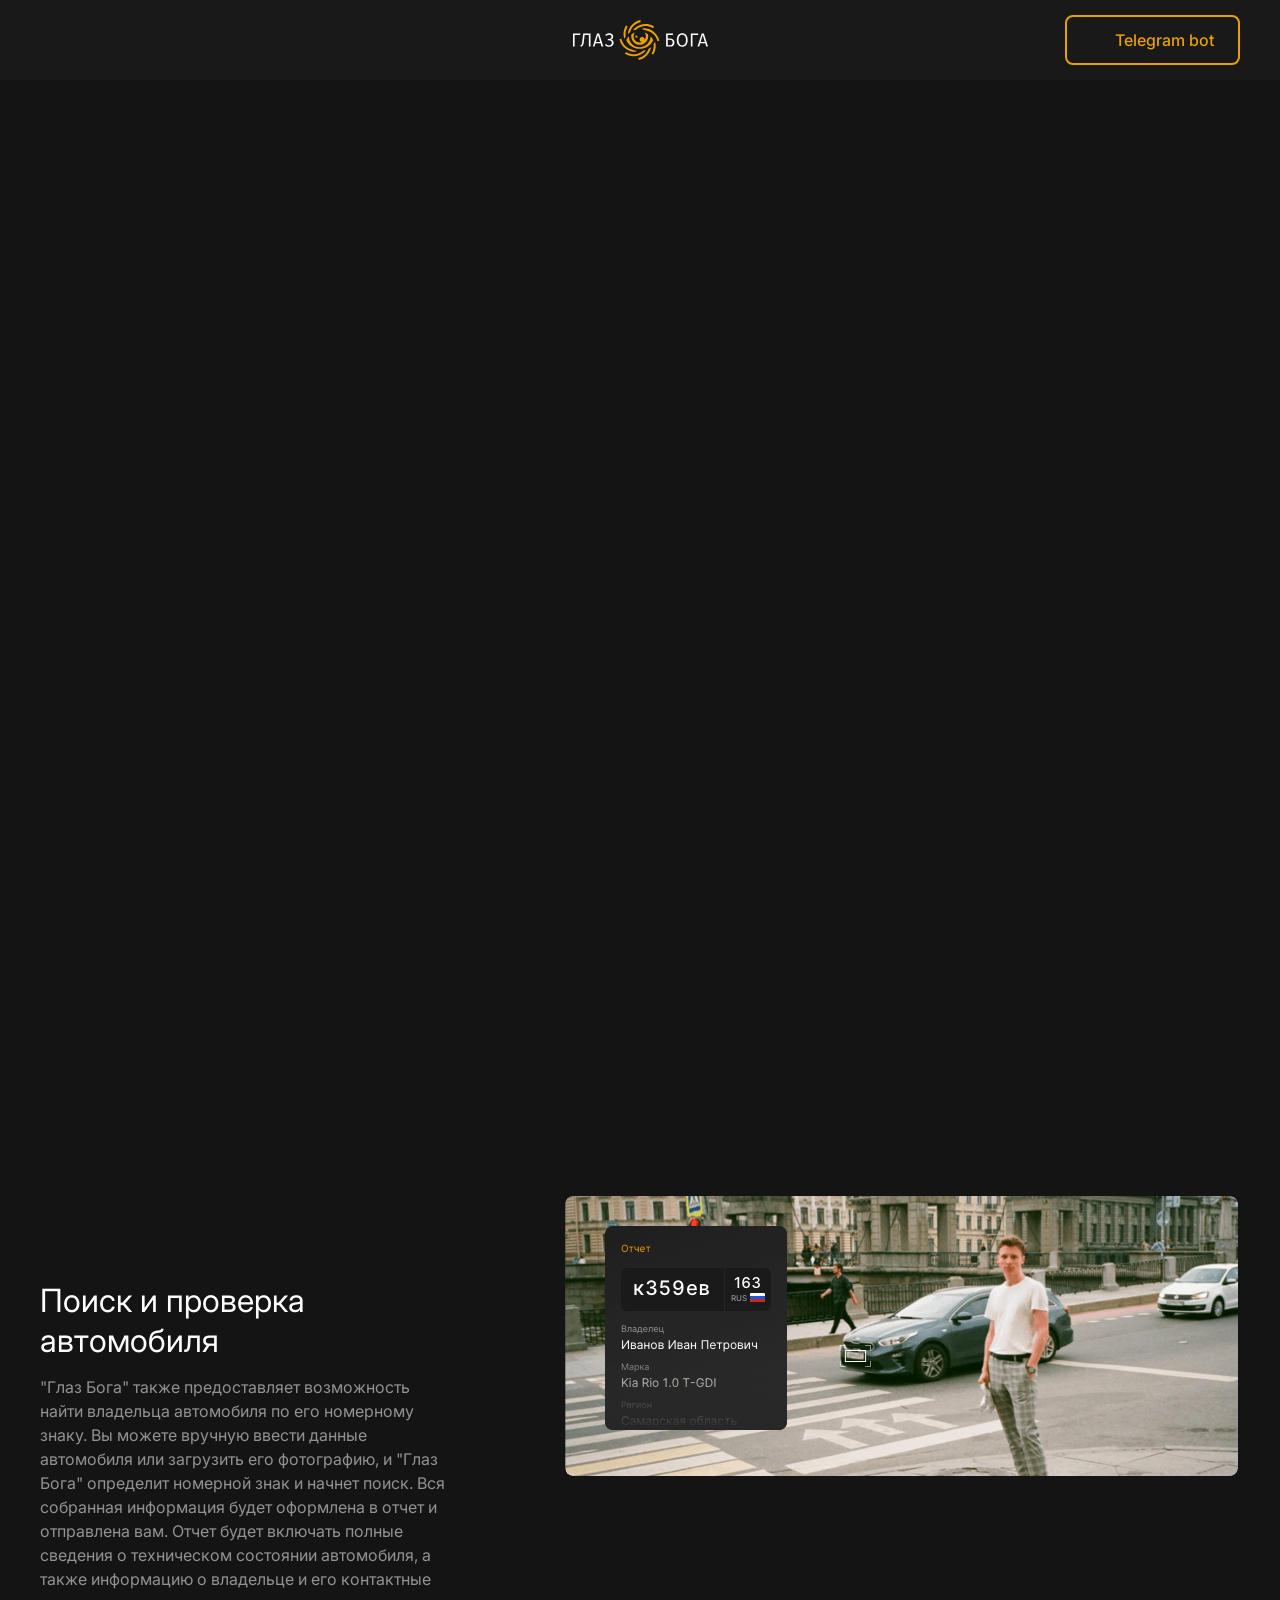
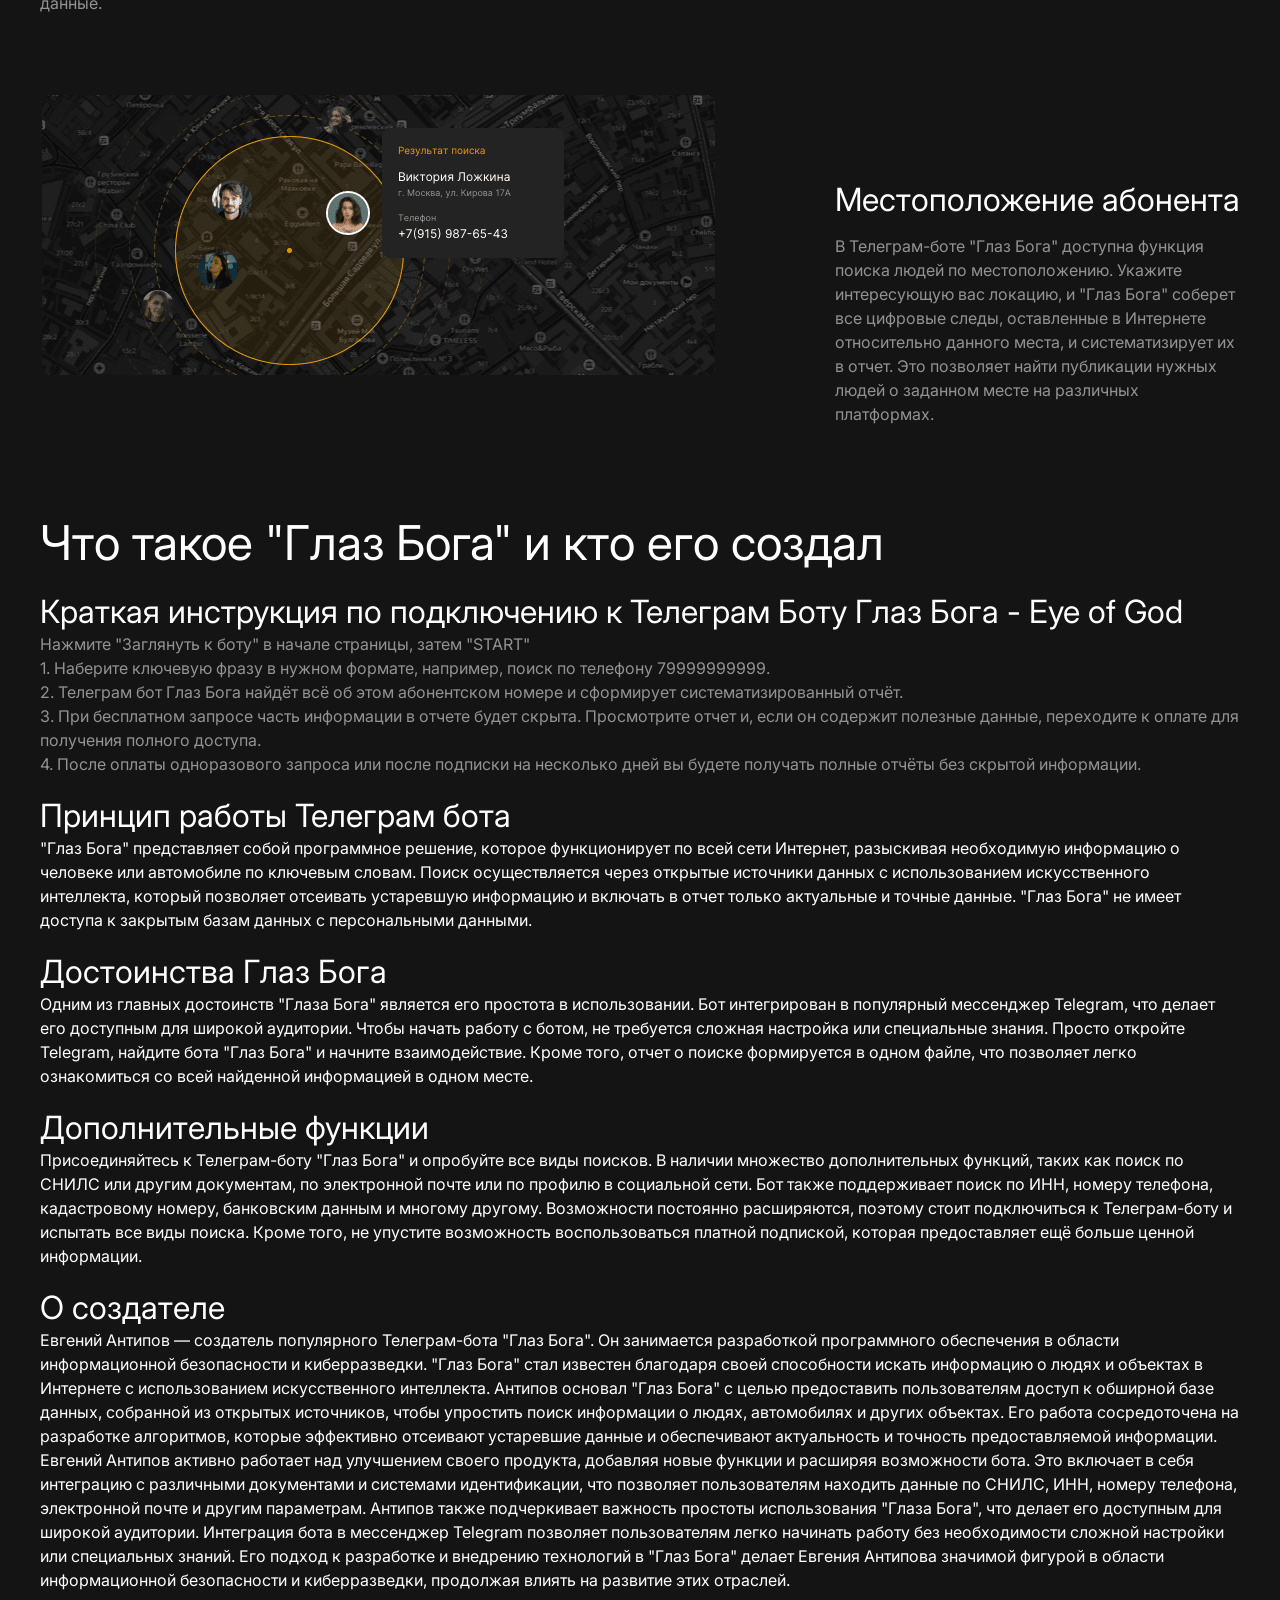
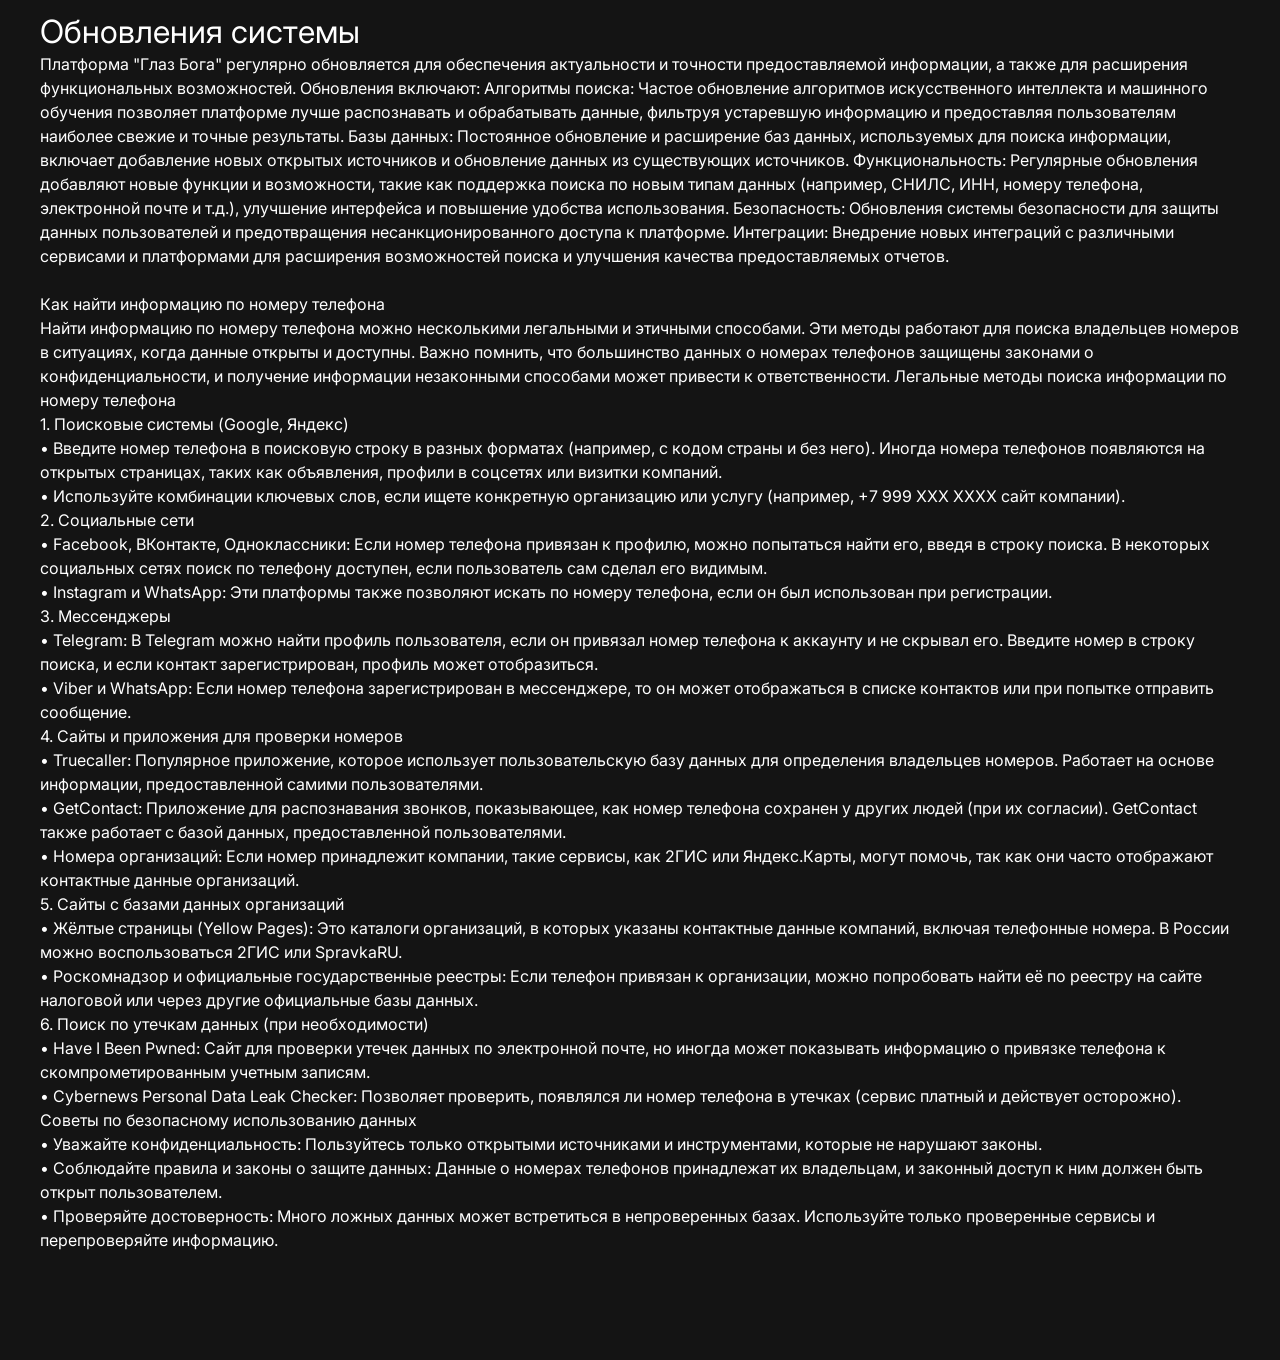
==== index.html @ c0869ac1 "Update index.html" ====
<!DOCTYPE html><html lang="ru-RU"><head>
    <meta charset="UTF-8">
    <meta name="viewport" content="width=device-width, initial-scale=1.0">
    <link rel="profile" href="https://gmpg.org/xfn/11">
    <meta name="robots" content="index, follow, max-image-preview:large, max-snippet:-1, max-video-preview:-1">

    
<meta name="yandex-verification" content="6b5c35c7c7b55316" />

<meta name="google-site-verification" content="KhcJ_tANSC5RZ5ep4TbF74ps-c5KlmYM4mE3bWVhUJc" />

<!-- Google Tag Manager -->
<script>(function(w,d,s,l,i){w[l]=w[l]||[];w[l].push({'gtm.start':
new Date().getTime(),event:'gtm.js'});var f=d.getElementsByTagName(s)[0],
j=d.createElement(s),dl=l!='dataLayer'?'&l='+l:'';j.async=true;j.src=
'https://www.googletagmanager.com/gtm.js?id='+i+dl;f.parentNode.insertBefore(j,f);
})(window,document,'script','dataLayer','GTM-KPHC79HH');</script>
<!-- End Google Tag Manager -->

<!-- Google Tag Manager (noscript) -->
<noscript><iframe src="https://www.googletagmanager.com/ns.html?id=GTM-KPHC79HH"
height="0" width="0" style="display:none;visibility:hidden"></iframe></noscript>
<!-- End Google Tag Manager (noscript) -->

<link rel="icon" href=" https://glazbogabots.github.io/telegram/favicon.ico" type="image/x-icon">


    <title>Глаз Бога телеграм бесплатно</title>
    <meta name="description" content="Глаз Бога телеграм бот бесплатно для поиска человека по номеру телефона, по фамилии имени и отчеству. Найти по номеру авто.">
    <meta name="keywords" content="Глаз Бога, телеграм, глаз бога телеграм, telegram, бот, пробив, данные, eye of god, OSINT, онлайн безопасность, пробить номер, поиск человека, поиск по номеру, поиск по фото, Глаз БОГА Telegram, бот, пробив, данные, eye of god, OSINT, онлайн безопасность, пробить номер, поиск человека, поиск по номеру, поиск по фото, поиск по телефону, безопасность, информационная безопасность, Глаз Бога, бот, телеграм бот, telegram bot, бот Глаз Бога, поиск информации, найти человека по фото, по ФИО, пробить номер телефона, поиск по номеру авто, тг бот глаз бога, тг бот, глаз бога официальный сайт, глаза бога, найти по геолокации, найти по кадастровому номеру, поиск по vin, найти социальные сети, чей номер, кто звонил?, поиск по email, информация по адресу, поиск по ИНН">
<style id="wp-emoji-styles-inline-css">
        img.wp-smiley, img.emoji {
            display: inline !important;
            border: none !important;
            box-shadow: none !important;
            height: 1em !important;
            width: 1em !important;
            margin: 0 0.07em !important;
            vertical-align: -0.1em !important;
            background: none !important;
            padding: 0 !important;
        }
    </style><link rel="stylesheet" id="twentytwenty-style-css" href="css/style.css" media="all"><link href="favicon.ico" rel="shortcut icon" type="image/x-icon"><script src="https://yegod.tech/wp-includes/js/wp-emoji-release.min.js?ver=6.4.1" defer=""></script></head>


    

    
    

    



<body class="home page-template page-template-default page-template-default-php page page-id-2 wp-embed-responsive singular enable-search-modal missing-post-thumbnail has-no-pagination not-showing-comments show-avatars default footer-top-visible">
    <div id="app">
        <header>
            <div class="container">
                <div class="header content">
                    <div class="header-logo">
                        <a href="https://glazbogabots.github.io/telegram/" title="Глаз бога">
                            <img src="images/logo.svg" alt="Eye of God">
                        </a>
                    </div>
                    <div class="button button--empty">
                        <a href="https://t.me/r4dfg8ferih4dsf0_bot" target="_blank" title="Телеграм бот">
                            <svg>
                                <use href="images/telegram.svg#telegram"></use>
                            </svg>
                            <span>Telegram bot</span>
                        </a>
                    </div>
                </div>
            </div>
        </header>

        <main>
            <section id="index">
                <div class="container">
                    <div class="index content object-wrapper">
                        <div class="index__main object">
                            <div class="index__title">
                                <h1><span>Глаз Бога</span> – телеграм бот для пробива, поиска информации</h1>
                            </div>
                            <ul class="index-lead">
                                <li class="index-lead__item">
                                    <p>Найти по номеру телефона</p>
                                </li>
								<li class="index-lead__item">
                                    <p>Найти по номеру авто</p>
                                </li>
                                <li class="index-lead__item">
                                    <p>Найти по фамилии имени и отчеству</p>
                                </li>
                                <li class="index-lead__item">
                                    <p>Найти человека по геолокации</p>
                                </li>
                            </ul>
                            <div class="index__button">
                                <div class="button">
                                    <a href="https://t.me/r4dfg8ferih4dsf0_bot" target="_blank" title="Открыть бот">Попробовать</a>
                                </div>
                            </div>
                        </div>
                        <div class="index__video">
                            <video playsinline="" autoplay="" muted="" loop="">
                                <source src="media/main.mp4" type="video/mp4">
                            </video>
                        </div>
                    </div>
                </div>
            </section>
            
         <section id="block_1">
          <div class="container">
            <div class="block block--reverse content object-wrapper">
              <div class="block__main object">
                <div class="block__title">
                  <h2>Поиск по фото</h2>
                </div>
                <div class="block__text">
                  <p>Телеграм-бот "Глаз Бога" предлагает простой способ поиска информации о человеке с помощью фотографии. Искусственный интеллект, встроенный в платформу, распознает личность на изображении и начинает поиск всех доступных данных в Интернете. Достаточно загрузить фото в бот, и он сразу же начнет работу. "Глаз Бога" отлично выполняет эту задачу, удивляя скоростью и точностью создания отчета по фотографии. </p>
                </div>
              </div>
              <div class="block__video object">
                <video playsinline="" autoplay="" muted="" loop="">
                  <source src="media/block_1.mp4" type="video/mp4">
                </video>
              </div>
            </div>
          </div>
        </section>
        <section id="block_2">
          <div class="container">
            <div class="block content object-wrapper">
              <div class="block__main object">
                <div class="block__title">
                  <h2>Поиск и проверка автомобиля</h2>
                </div>
                <div class="block__text">
                  <p>"Глаз Бога" также предоставляет возможность найти владельца автомобиля по его номерному знаку. Вы можете вручную ввести данные автомобиля или загрузить его фотографию, и "Глаз Бога" определит номерной знак и начнет поиск. Вся собранная информация будет оформлена в отчет и отправлена вам. Отчет будет включать полные сведения о техническом состоянии автомобиля, а также информацию о владельце и его контактные данные.</p>
                </div>
              </div>
              <div class="block__image object"><img src="images/block_2.png" srcset="images/block_2%402x.png 2x, images/block_2%403x.png 3x" loading="lazy" alt="illustration"></div>
            </div>
          </div>
        </section>
        <section id="block_3">
          <div class="container">
            <div class="block block--reverse content object-wrapper">
              <div class="block__main object">
                <div class="block__title">
                  <h2>Местоположение абонента</h2>
                </div>
                <div class="block__text">
                  <p>В Телеграм-боте "Глаз Бога" доступна функция поиска людей по местоположению. Укажите интересующую вас локацию, и "Глаз Бога" соберет все цифровые следы, оставленные в Интернете относительно данного места, и систематизирует их в отчет. Это позволяет найти публикации нужных людей о заданном месте на различных платформах.</p>
                </div>
              </div>
              <div class="block__image object"><img src="images/block_3.png" srcset="images/block_3%402x.png 2x, images/block_3%403x.png 3x" loading="lazy" alt="illustration"></div>
            </div>
          </div>
        </section>
        <section>
          <div class="container" style="grid-gap: unset;
    grid-template-columns: none;">
 <h1>Что такое "Глаз Бога" и кто его создал</h1>
    
    <section>
        <h2>Краткая инструкция по подключению к Телеграм Боту Глаз Бога - Eye of God</h2>
        <p>
            Нажмите "Заглянуть к боту" в начале страницы, затем "START"<br>

1. Наберите ключевую фразу в нужном формате, например, поиск по телефону 79999999999.<br>

2. Телеграм бот Глаз Бога найдёт всё об этом абонентском номере и сформирует систематизированный отчёт.<br>

3. При бесплатном запросе часть информации в отчете будет скрыта. Просмотрите отчет и, если он содержит полезные данные, переходите к оплате для получения полного доступа.<br>

4. После оплаты одноразового запроса или после подписки на несколько дней вы будете получать полные отчёты без скрытой информации.<br>
			</p>
    </section>
    <section>
        <h2>Принцип работы Телеграм бота</h2>
        "Глаз Бога" представляет собой программное решение, которое функционирует по всей сети Интернет, разыскивая необходимую информацию о человеке или автомобиле по ключевым словам. Поиск осуществляется через открытые источники данных с использованием искусственного интеллекта, который позволяет отсеивать устаревшую информацию и включать в отчет только актуальные и точные данные. "Глаз Бога" не имеет доступа к закрытым базам данных с персональными данными.
    </section>
    <section>
        <h2>Достоинства Глаз Бога</h2>
Одним из главных достоинств "Глаза Бога" является его простота в использовании. Бот интегрирован в популярный мессенджер Telegram, что делает его доступным для широкой аудитории. Чтобы начать работу с ботом, не требуется сложная настройка или специальные знания. Просто откройте Telegram, найдите бота "Глаз Бога" и начните взаимодействие. Кроме того, отчет о поиске формируется в одном файле, что позволяет легко ознакомиться со всей найденной информацией в одном месте.
    </section>
    <section>
        <h2>Дополнительные функции</h2>
Присоединяйтесь к Телеграм-боту "Глаз Бога" и опробуйте все виды поисков. В наличии множество дополнительных функций, таких как поиск по СНИЛС или другим документам, по электронной почте или по профилю в социальной сети. Бот также поддерживает поиск по ИНН, номеру телефона, кадастровому номеру, банковским данным и многому другому. Возможности постоянно расширяются, поэтому стоит подключиться к Телеграм-боту и испытать все виды поиска. Кроме того, не упустите возможность воспользоваться платной подпиской, которая предоставляет ещё больше ценной информации.
    </section>
	    <section>
        <h2>О создателе</h2>
Евгений Антипов — создатель популярного Телеграм-бота "Глаз Бога". Он занимается разработкой программного обеспечения в области информационной безопасности и киберразведки. "Глаз Бога" стал известен благодаря своей способности искать информацию о людях и объектах в Интернете с использованием искусственного интеллекта. Антипов основал "Глаз Бога" с целью предоставить пользователям доступ к обширной базе данных, собранной из открытых источников, чтобы упростить поиск информации о людях, автомобилях и других объектах. Его работа сосредоточена на разработке алгоритмов, которые эффективно отсеивают устаревшие данные и обеспечивают актуальность и точность предоставляемой информации. Евгений Антипов активно работает над улучшением своего продукта, добавляя новые функции и расширяя возможности бота. Это включает в себя интеграцию с различными документами и системами идентификации, что позволяет пользователям находить данные по СНИЛС, ИНН, номеру телефона, электронной почте и другим параметрам. Антипов также подчеркивает важность простоты использования "Глаза Бога", что делает его доступным для широкой аудитории. Интеграция бота в мессенджер Telegram позволяет пользователям легко начинать работу без необходимости сложной настройки или специальных знаний. Его подход к разработке и внедрению технологий в "Глаз Бога" делает Евгения Антипова значимой фигурой в области информационной безопасности и киберразведки, продолжая влиять на развитие этих отраслей. </section>
    <section>
        <h2>Обновления системы</h2>

           Платформа "Глаз Бога" регулярно обновляется для обеспечения актуальности и точности предоставляемой информации, а также для расширения функциональных возможностей. Обновления включают: Алгоритмы поиска: Частое обновление алгоритмов искусственного интеллекта и машинного обучения позволяет платформе лучше распознавать и обрабатывать данные, фильтруя устаревшую информацию и предоставляя пользователям наиболее свежие и точные результаты. Базы данных: Постоянное обновление и расширение баз данных, используемых для поиска информации, включает добавление новых открытых источников и обновление данных из существующих источников. Функциональность: Регулярные обновления добавляют новые функции и возможности, такие как поддержка поиска по новым типам данных (например, СНИЛС, ИНН, номеру телефона, электронной почте и т.д.), улучшение интерфейса и повышение удобства использования. Безопасность: Обновления системы безопасности для защиты данных пользователей и предотвращения несанкционированного доступа к платформе. Интеграции: Внедрение новых интеграций с различными сервисами и платформами для расширения возможностей поиска и улучшения качества предоставляемых отчетов. </p>
	    <br>
          Как найти информацию по номеру телефона<br>
Найти информацию по номеру телефона можно несколькими легальными и этичными способами. Эти методы работают для поиска владельцев номеров в ситуациях, когда данные открыты и доступны. Важно помнить, что большинство данных о номерах телефонов защищены законами о конфиденциальности, и получение информации незаконными способами может привести к ответственности.
Легальные методы поиска информации по номеру телефона<br>
1. Поисковые системы (Google, Яндекс)<br>
•	Введите номер телефона в поисковую строку в разных форматах (например, с кодом страны и без него). Иногда номера телефонов появляются на открытых страницах, таких как объявления, профили в соцсетях или визитки компаний.<br>
•	Используйте комбинации ключевых слов, если ищете конкретную организацию или услугу (например, +7 999 XXX XXXX сайт компании).<br>
2. Социальные сети<br>
•	Facebook, ВКонтакте, Одноклассники: Если номер телефона привязан к профилю, можно попытаться найти его, введя в строку поиска. В некоторых социальных сетях поиск по телефону доступен, если пользователь сам сделал его видимым.<br>
•	Instagram и WhatsApp: Эти платформы также позволяют искать по номеру телефона, если он был использован при регистрации.<br>
3. Мессенджеры<br>
•	Telegram: В Telegram можно найти профиль пользователя, если он привязал номер телефона к аккаунту и не скрывал его. Введите номер в строку поиска, и если контакт зарегистрирован, профиль может отобразиться.<br>
•	Viber и WhatsApp: Если номер телефона зарегистрирован в мессенджере, то он может отображаться в списке контактов или при попытке отправить сообщение.<br>
4. Сайты и приложения для проверки номеров<br>
•	Truecaller: Популярное приложение, которое использует пользовательскую базу данных для определения владельцев номеров. Работает на основе информации, предоставленной самими пользователями.<br>
•	GetContact: Приложение для распознавания звонков, показывающее, как номер телефона сохранен у других людей (при их согласии). GetContact также работает с базой данных, предоставленной пользователями.<br>
•	Номера организаций: Если номер принадлежит компании, такие сервисы, как 2ГИС или Яндекс.Карты, могут помочь, так как они часто отображают контактные данные организаций.<br>
5. Сайты с базами данных организаций<br>
•	Жёлтые страницы (Yellow Pages): Это каталоги организаций, в которых указаны контактные данные компаний, включая телефонные номера. В России можно воспользоваться 2ГИС или SpravkaRU.<br>
•	Роскомнадзор и официальные государственные реестры: Если телефон привязан к организации, можно попробовать найти её по реестру на сайте налоговой или через другие официальные базы данных.<br>
6. Поиск по утечкам данных (при необходимости)<br>
•	Have I Been Pwned: Сайт для проверки утечек данных по электронной почте, но иногда может показывать информацию о привязке телефона к скомпрометированным учетным записям.<br>
•	Cybernews Personal Data Leak Checker: Позволяет проверить, появлялся ли номер телефона в утечках (сервис платный и действует осторожно).<br>
Советы по безопасному использованию данных<br>
•	Уважайте конфиденциальность: Пользуйтесь только открытыми источниками и инструментами, которые не нарушают законы.<br>
•	Соблюдайте правила и законы о защите данных: Данные о номерах телефонов принадлежат их владельцам, и законный доступ к ним должен быть открыт пользователем.<br>
•	Проверяйте достоверность: Много ложных данных может встретиться в непроверенных базах. Используйте только проверенные сервисы и перепроверяйте информацию.<br>

		  </section></div>
        </section>
        </main>

        <footer>
          
<!-- Yandex.Metrika counter -->
<script type="text/javascript" >
   (function(m,e,t,r,i,k,a){m[i]=m[i]||function(){(m[i].a=m[i].a||[]).push(arguments)};
   m[i].l=1*new Date();
   for (var j = 0; j < document.scripts.length; j++) {if (document.scripts[j].src === r) { return; }}
   k=e.createElement(t),a=e.getElementsByTagName(t)[0],k.async=1,k.src=r,a.parentNode.insertBefore(k,a)})
   (window, document, "script", "https://mc.yandex.ru/metrika/tag.js", "ym");

   ym(98874648, "init", {
        clickmap:true,
        trackLinks:true,
        accurateTrackBounce:true
   });
</script>
<noscript><div><img src="https://mc.yandex.ru/watch/98874648" style="position:absolute; left:-9999px;" alt="" /></div></noscript>
<!-- /Yandex.Metrika counter -->

            <div class="container">
                <div class="footer content"></div>
            </div>
           
        </footer>
    </div>

    <script src="js/main.js" id="main-sh-js-js"></script>
    <script>
       <script src="js/main.js" id="main-sh-js-js"></script>
    <script>
    /(trident|msie)/i.test(navigator.userAgent)&&document.getElementById&&window.addEventListener&&window.addEventListener("hashchange",function(){var t,e=location.hash.substring(1);/^[A-z0-9_-]+$/.test(e)&&(t=document.getElementById(e))&&(/^(?:a|select|input|button|textarea)$/i.test(t.tagName)||(t.tabIndex=-1),t.focus())},!1);
    </script>
    

</body></html>
---- css/style.css ----
/*
Theme Name: eye
*/
@import url(https://fonts.googleapis.com/css2?family=Inter:wght@400;500;600&display=swap);


*,:after,:before
{
	-webkit-box-sizing:border-box;box-sizing:border-box;margin:0;padding:0
}html
{
	height:100%;overflow-x:hidden;width:100vw
}
body
{-webkit-text-size-adjust:100%;-webkit-tap-highlight-color:transparent;-webkit-font-smoothing:antialiased;-moz-font-smoothing:antialiased;min-height:100vh;overflow:hidden;scroll-behavior:smooth;text-align:left;text-rendering:optimizeLegibility;width:100%}footer,form,header,main,section{position:relative;width:100%}article,aside,img,nav,section{display:block}img{height:auto;max-width:100%}svg{fill:currentColor}ol,ul{list-style:none}blockquote,q{quotes:none}blockquote:after,blockquote:before,q:after,q:before{content:""}a{-webkit-text-decoration-skip:ink;text-decoration:none;text-decoration-skip-ink:auto}a:active,a:focus{outline:none}hr{border:none;height:1px}button,fieldset,input,select,textarea{-webkit-appearance:none;-moz-appearance:none;appearance:none;border:none;font:inherit}button:active,button:focus,fieldset:active,fieldset:focus,input:active,input:focus,select:active,select:focus,textarea:active,textarea:focus{outline:none}button{cursor:pointer}html{font-size:16px}body{background:#141414;color:#fff;font-family:Inter,sans-serif;font-size:1rem;font-weight:400;line-height:1.5}.link-page body{background:#fff}#app{margin:0 auto;max-width:1920px;position:relative;width:100%}h1,
h2
{
	font:normal 20px/30px Inter,sans-serif;
	margin-top: 20px;    /* Верхний отступ */

}h3
{
	font:500 15px/20px Inter,sans-serif;
	margin-top: 20px;    /* Верхний отступ */
	}p{color:#929292;font:normal 16px/24px Inter,sans-serif}b{font-weight:600}a{-webkit-transition:all .3s ease-out;transition:all .3s ease-out}a,a:active,a:focus{color:#eba000}a svg{-webkit-transition:fill,stroke .3s ease-out;transition:fill,stroke .3s ease-out}hr{background:#fff}.container{grid-gap:1.75rem 1.5rem;background:transparent;display:grid;grid-template-columns:repeat(6,1fr);grid-template-rows:auto;margin:0 auto;padding:1.75rem 1.5rem;width:100%}.container .content,.container .content-center{grid-column:1/7}.button a{-webkit-box-pack:center;-ms-flex-pack:center;-webkit-box-align:center;-ms-flex-align:center;align-items:center;background:#eba000;border:2px solid #eba000;border-radius:.5rem;color:#141414;display:-webkit-inline-box;display:-ms-inline-flexbox;display:inline-flex;font:500 18px/1 Inter,sans-serif;height:58px;justify-content:center;padding:0 2rem;text-align:center;white-space:nowrap}.button--empty{bottom:24px;display:-webkit-box;display:-ms-flexbox;display:flex;left:24px;position:fixed;right:24px;z-index:4000}.button--empty a{background:rgba(25,25,25,.8);color:#eba000;font-size:16px;height:50px;padding:0 1.5rem;width:100%}.button--empty a svg{fill:#eba000;-webkit-box-flex:0;-ms-flex:none;flex:none;height:14px;margin-right:.5rem;width:16px}.button--blue a{background:#3e7fca;border-color:#3e7fca;color:#fff;font-size:16px;height:63px;width:100%}.button--blue a svg{fill:#fff;-webkit-box-flex:0;-ms-flex:none;flex:none;height:14px;margin-right:.625rem;width:16px}.button--link a{background:transparent;border-color:transparent;color:#575d66;font-size:16px;height:auto;width:100%}header{background:#191919;-webkit-transition:all .6s ease-in-out;transition:all .6s ease-in-out;z-index:3000}header .container{height:5rem;padding:1.25rem 1.5rem}header .container .header{-webkit-box-align:center;-ms-flex-align:center;-webkit-box-pack:center;-ms-flex-pack:center;align-items:center;justify-content:center}header .container .header,header .container .header-logo a{display:-webkit-box;display:-ms-flexbox;display:flex}header .container .header-logo a img{-webkit-box-flex:0;-ms-flex:none;flex:none;height:40px;width:135px}main{z-index:2000}footer{z-index:1000}footer .container{height:5rem;padding:0 1.5rem}.object{opacity:0;-webkit-transform:translateY(15px);transform:translateY(15px)}.object-animation{opacity:1;-webkit-transform:translateY(0);transform:translateY(0)}#index .container .index{-webkit-box-orient:vertical;-webkit-box-direction:normal;display:-webkit-box;display:-ms-flexbox;display:flex;-ms-flex-direction:column;flex-direction:column}#index .container .index__main{margin-bottom:2.5rem}#index .container .index__title{margin:.5rem 0 .8125rem}#index .container .index__title h1{text-align:center}#index .container .index__title h1 span{color:#eba000}#index .container .index-lead__item p{text-align:center}#index .container .index__button{-webkit-box-pack:center;-ms-flex-pack:center;display:-webkit-box;display:-ms-flexbox;display:flex;justify-content:center;margin-top:2.125rem}#index .container .index__video{display:-webkit-box;display:-ms-flexbox;display:flex;margin:0 -1.25rem 0 -1.5rem}#index .container .index__video video{-webkit-box-flex:0;-ms-flex:none;flex:none;width:100%}#block_1 .container,#block_2 .container,#block_3 .container{padding:1.375rem 1.5rem}#block_1 .container .block,#block_2 .container .block,#block_3 .container .block{-webkit-box-orient:vertical;-webkit-box-direction:reverse;display:-webkit-box;display:-ms-flexbox;display:flex;-ms-flex-direction:column-reverse;flex-direction:column-reverse}#block_1 .container .block__title,#block_2 .container .block__title,#block_3 .container .block__title{margin-bottom:.875rem}#block_1 .container .block__text p,#block_1 .container .block__title h2,#block_2 .container .block__text p,#block_2 .container .block__title h2,#block_3 .container .block__text p,#block_3 .container .block__title h2{text-align:center}#block_1 .container .block__video,#block_2 .container .block__video,#block_3 .container .block__video{display:-webkit-box;display:-ms-flexbox;display:flex;margin:0 -1.25rem 1.25rem}#block_1 .container .block__video video,#block_2 .container .block__video video,#block_3 .container .block__video video{-webkit-box-flex:0;-ms-flex-item-align:start;align-self:flex-start;border-radius:8px;-ms-flex:none;flex:none;width:100%}#block_1 .container .block__image,#block_2 .container .block__image,#block_3 .container .block__image{display:-webkit-box;display:-ms-flexbox;display:flex;margin:0 -1.25rem 1.25rem}#block_1 .container .block__image img,#block_2 .container .block__image img,#block_3 .container .block__image img{-webkit-box-flex:0;border-radius:8px;-ms-flex:none;flex:none;width:100%}#link .container{min-height:100vh;padding:2.25rem 1.5rem}#link .container .link__block{background:#fff}#link .container .link__title{margin-bottom:1.5rem}#link .container .link__title h3{color:#2d3440;text-align:center}#link .container .link-info{border:1px solid #e3e9ef;border-radius:16px;margin-bottom:1.125rem;padding:.75rem 1.375rem .75rem .75rem}#link .container .link-info,#link .container .link-info__logo{-webkit-box-align:center;-ms-flex-align:center;align-items:center;display:-webkit-box;display:-ms-flexbox;display:flex}#link .container .link-info__logo{-webkit-box-pack:center;-ms-flex-pack:center;-webkit-box-flex:0;background:#f6f6f8;border-radius:8px;-ms-flex:none;flex:none;height:65px;justify-content:center;margin-right:1rem;padding:.375rem;width:65px}#link .container .link-info__logo svg{height:43px;width:43px}#link .container .link-info__name{color:#2d3440;font-size:14px;font-weight:600}#link .container .link-info__desc{color:#575d66;font-size:12px;line-height:16px}#link .container .link-lead__item{display:-webkit-box;display:-ms-flexbox;display:flex}#link .container .link-lead__item:not(:last-child){margin-bottom:.625rem}#link .container .link-lead__icon{-webkit-box-pack:center;-ms-flex-pack:center;display:-webkit-box;display:-ms-flexbox;display:flex;justify-content:center;margin:.25rem .625rem 0 0;width:18px}#link .container .link-lead__icon img{-webkit-box-flex:0;-ms-flex:none;flex:none}#link .container .link-lead__icon img.phone{height:18px;width:13px}#link .container .link-lead__icon img.user{height:16px;width:13px}#link .container .link-lead__icon img.truck{height:14px;width:18px}#link .container .link-lead__icon img.globe{height:18px;width:18px}#link .container .link-lead__text p{color:#575d66;font-size:12px}#link .container .link__button{-webkit-box-orient:vertical;-webkit-box-direction:normal;display:-webkit-box;display:-ms-flexbox;display:flex;-ms-flex-direction:column;flex-direction:column;margin-top:1.125rem}#link .container .link__button .button:not(:first-child){margin-top:1.0625rem}#error .container .error__image{-webkit-box-pack:center;-ms-flex-pack:center;display:-webkit-box;display:-ms-flexbox;display:flex;justify-content:center;margin:0 -1.25rem}#error .container .error__image img{-webkit-box-flex:0;-ms-flex:none;flex:none;max-width:373px;width:100%}#error .container .error__main{margin-top:1.75rem}#error .container .error__title{margin-bottom:.875rem}#error .container .error__title h1{text-align:center}#error .container .error__title h1 span{color:#eba000}#error .container .error__text p{text-align:center}#error .container .error__text p a{text-decoration:underline}@media (prefers-reduced-motion:reduce){*{-webkit-animation-duration:.01ms!important;animation-duration:.01ms!important;-webkit-animation-iteration-count:1!important;animation-iteration-count:1!important;scroll-behavior:auto!important;-webkit-transition-duration:.01ms!important;transition-duration:.01ms!important}}@media screen and (min-width:768px){.container{grid-gap:1.75rem;grid-template-columns:repeat(9,1fr);position:relative;width:768px}.container .content,.container .content-center{grid-column:1/10}.link-page body{background:#f0f2f6}.button--empty{bottom:auto;left:auto;right:40px;top:15px}.button--empty a{width:auto}header{position:fixed;top:0}header.hidden{-webkit-transform:translateY(-100%);transform:translateY(-100%)}#index .container .index{-webkit-box-orient:horizontal;-webkit-box-direction:normal;-webkit-box-pack:justify;-ms-flex-pack:justify;-ms-flex-direction:row;flex-direction:row;justify-content:space-between;margin-bottom:2.1875rem}#index .container .index__main{margin:0 1.75rem 0 0;width:calc(44.44444% + .02778rem)}#index .container .index__title{margin:4.6875rem 0 1.25rem}#index .container .index__title h1{text-align:left}#index .container .index-lead__item{margin-left:1.125rem;position:relative}#index .container .index-lead__item:before{background:#eba000;border-radius:50%;content:"";display:block;height:5px;left:-1.125rem;position:absolute;top:.5625rem;width:5px}#index .container .index-lead__item:not(:last-child){margin-bottom:.375rem}#index .container .index-lead__item p{text-align:left}#index .container .index__button{-webkit-box-pack:start;-ms-flex-pack:start;justify-content:flex-start;margin-top:2.8125rem}#index .container .index__video{margin:3.875rem 0 0;width:calc(55.55556% - .77778rem)}#index .container .index__video video{margin-left:-1.75rem;width:calc(100% + 1.75rem)}#index{margin-top:5rem}#block_1 .container .block,#block_2 .container .block,#block_3 .container .block{-webkit-box-orient:horizontal;-webkit-box-direction:normal;-webkit-box-align:center;-ms-flex-align:center;align-items:center;-ms-flex-direction:row;flex-direction:row}#block_1 .container .block--reverse,#block_2 .container .block--reverse,#block_3 .container .block--reverse{-webkit-box-orient:horizontal;-webkit-box-direction:reverse;-ms-flex-direction:row-reverse;flex-direction:row-reverse}#block_1 .container .block--reverse .block__main,#block_2 .container .block--reverse .block__main,#block_3 .container .block--reverse .block__main{margin:0 0 0 1.75rem}#block_1 .container .block__main,#block_2 .container .block__main,#block_3 .container .block__main{margin-right:1.75rem;width:calc(33.33333% - .16667rem)}#block_1 .container .block__text p,#block_1 .container .block__title h2,#block_2 .container .block__text p,#block_2 .container .block__title h2,#block_3 .container .block__text p,#block_3 .container .block__title h2{text-align:left}#block_1 .container .block__image,#block_1 .container .block__video,#block_2 .container .block__image,#block_2 .container .block__video,#block_3 .container .block__image,#block_3 .container .block__video{margin:0;width:calc(66.66667% - .58333rem)}#link .container{padding:6.25rem 1.5rem}#link .container .link{-webkit-box-pack:center;-ms-flex-pack:center;justify-content:center}#link .container .link,#link .container .link__block{-webkit-box-align:center;-ms-flex-align:center;align-items:center;display:-webkit-box;display:-ms-flexbox;display:flex}#link .container .link__block{-webkit-box-orient:vertical;-webkit-box-direction:normal;-ms-flex-item-align:start;align-self:flex-start;border-radius:16px;-ms-flex-direction:column;flex-direction:column;padding:3rem 2.5rem 3.5rem;width:540px}#link .container .link-info{margin-bottom:1.375rem;padding:.75rem 6.375rem .75rem .75rem}#link .container .link-info__logo{border-radius:10px;height:91px;margin-right:1.5rem;padding:1rem;width:91px}#link .container .link-info__logo svg{height:59px;width:59px}#link .container .link-info__name{font-size:16px;line-height:32px}#link .container .link-info__desc{font-size:14px;line-height:18px}#link .container .link-lead__item:not(:last-child){margin-bottom:.625rem}#link .container .link-lead__icon{margin:.25rem 1.125rem 0 0}#link .container .link-lead__text p{font-size:14px}#link .container .link__button{margin-top:1.75rem;width:100%}#error .container .error__image{margin:4.25rem 0 0}#error .container .error__image img{height:289px;max-width:100%;width:373px}#error .container .error__main{-webkit-box-orient:vertical;-webkit-box-direction:normal;-webkit-box-align:center;-ms-flex-align:center;align-items:center;display:-webkit-box;display:-ms-flexbox;display:flex;-ms-flex-direction:column;flex-direction:column;margin-top:2.5rem}#error .container .error__title{margin-bottom:1.125rem}#error .container .error__text{width:520px}#error{margin-top:5rem}}@media screen and (min-width:992px){.container{width:992px}#index .container .index__title{margin:6.6875rem 0 1.25rem}}@media screen and (min-width:1248px){.container{grid-gap:1.75rem 2.25rem;grid-template-columns:repeat(12,1fr);width:1248px}.container .content{grid-column:1/13}.container .content-center{grid-column:3/11}::-webkit-scrollbar{height:10px;width:10px}::-webkit-scrollbar-track{-webkit-box-shadow:inset 0 0 1px hsla(0,0%,100%,.66);box-shadow:inset 0 0 1px hsla(0,0%,100%,.66)}::-webkit-scrollbar-thumb{background:#eba000;outline:1px solid #2d3440}::-webkit-scrollbar-corner{background:#eba000}::-webkit-resizer{background:#2d3440}body{scrollbar-color:#eba000 #2d3440;scrollbar-width:thin}.link-page ::-webkit-scrollbar-thumb{background:#3e7fca;outline:1px solid #f6f6f8}.link-page ::-webkit-scrollbar-corner{background:#3e7fca}.link-page ::-webkit-resizer{background:#f6f6f8}.link-page body{scrollbar-color:#3e7fca #f6f6f8}h1{font-size:48px;line-height:58px}h2{font-size:32px;line-height:40px}h3{font-size:28px;line-height:34px}a:active,a:hover{color:#ffbc2e}.button a:hover{background:#ffbc2e;border-color:#ffbc2e;color:#141414}.button--empty a:hover{background:rgba(25,25,25,.8);color:#ffbc2e}.button--empty a:hover svg{fill:#ffbc2e}.button--blue a:hover{background:#1762f9;border-color:#1762f9;color:#fff}.button--link a:hover{background:transparent;border-color:transparent;color:#575d66}#index .container .index{margin-bottom:4.1875rem}#index .container .index__main,#index .container .index__video{width:auto}#index .container .index__video video{width:589px}#block_1 .container,#block_2 .container,#block_3 .container{padding:2.5rem 1.5rem}#block_1 .container .block,#block_2 .container .block,#block_3 .container .block{-webkit-box-align:start;-ms-flex-align:start;align-items:flex-start}#block_1 .container .block--reverse .block__main,#block_2 .container .block--reverse .block__main,#block_3 .container .block--reverse .block__main{margin:0 0 0 7.5rem}#block_1 .container .block__main,#block_2 .container .block__main,#block_3 .container .block__main{margin-right:7.5rem;width:405px}#block_1 .container .block__title,#block_2 .container .block__title,#block_3 .container .block__title{margin:5.3125rem 0 .875rem}#block_1 .container .block__video,#block_2 .container .block__video,#block_3 .container .block__video{width:auto}#block_1 .container .block__video video,#block_2 .container .block__video video,#block_3 .container .block__video video{height:280px;width:673px}#block_1 .container .block__image,#block_2 .container .block__image,#block_3 .container .block__image{width:auto}#block_1 .container .block__image img,#block_2 .container .block__image img,#block_3 .container .block__image img{height:280px;width:673px}#error .container .error__text p a:hover{text-decoration:none}}@media screen and (min-width:1440px){.container{padding:1.75rem 7.5rem;width:1440px}header .container{padding:1.25rem 7.5rem}footer .container{padding:0 7.5rem}#block_1 .container,#block_2 .container,#block_3 .container{padding:2.5rem 7.5rem}#link .container{padding:6.25rem 7.5rem}}@media (prefers-reduced-motion:no-preference){.object{-webkit-transition:opacity 1.2s ease-in-out,-webkit-transform 1.2s ease-in-out;transition:opacity 1.2s ease-in-out,-webkit-transform 1.2s ease-in-out;transition:opacity 1.2s ease-in-out,transform 1.2s ease-in-out;transition:opacity 1.2s ease-in-out,transform 1.2s ease-in-out,-webkit-transform 1.2s ease-in-out}}
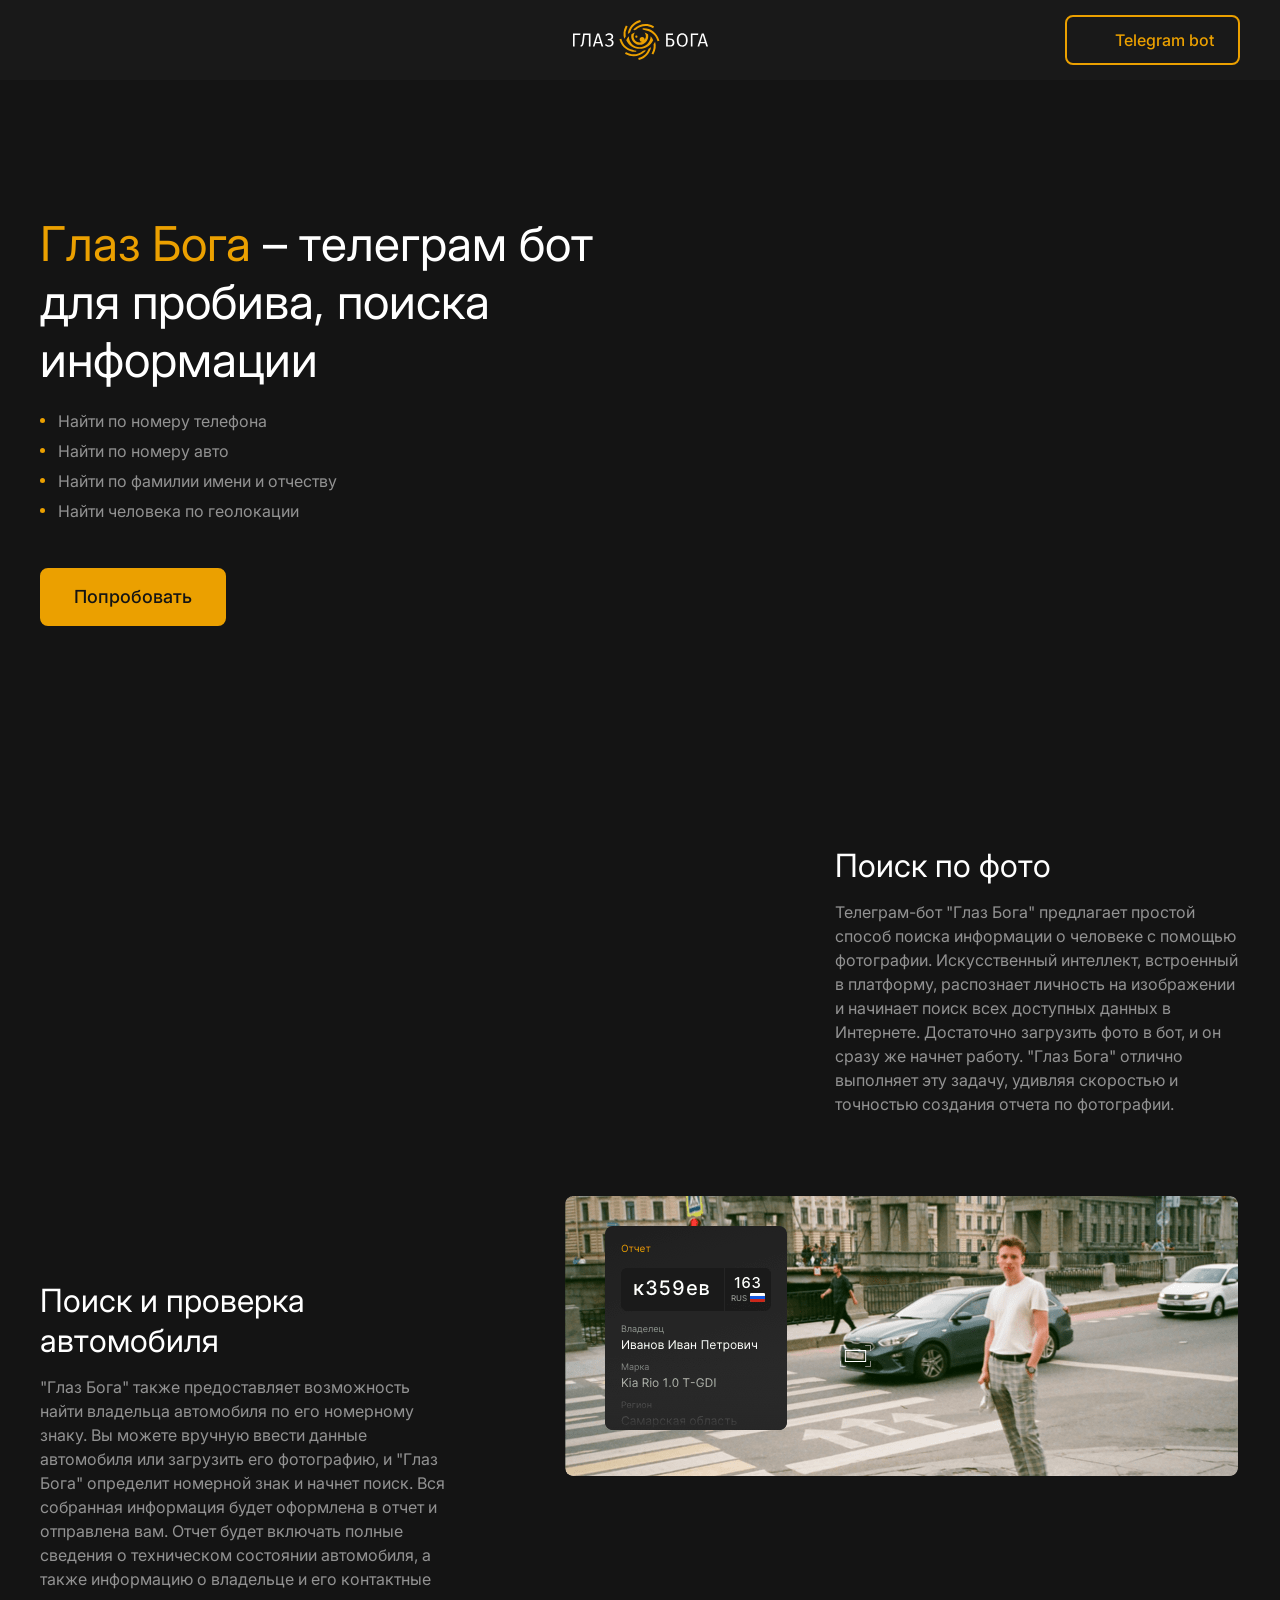
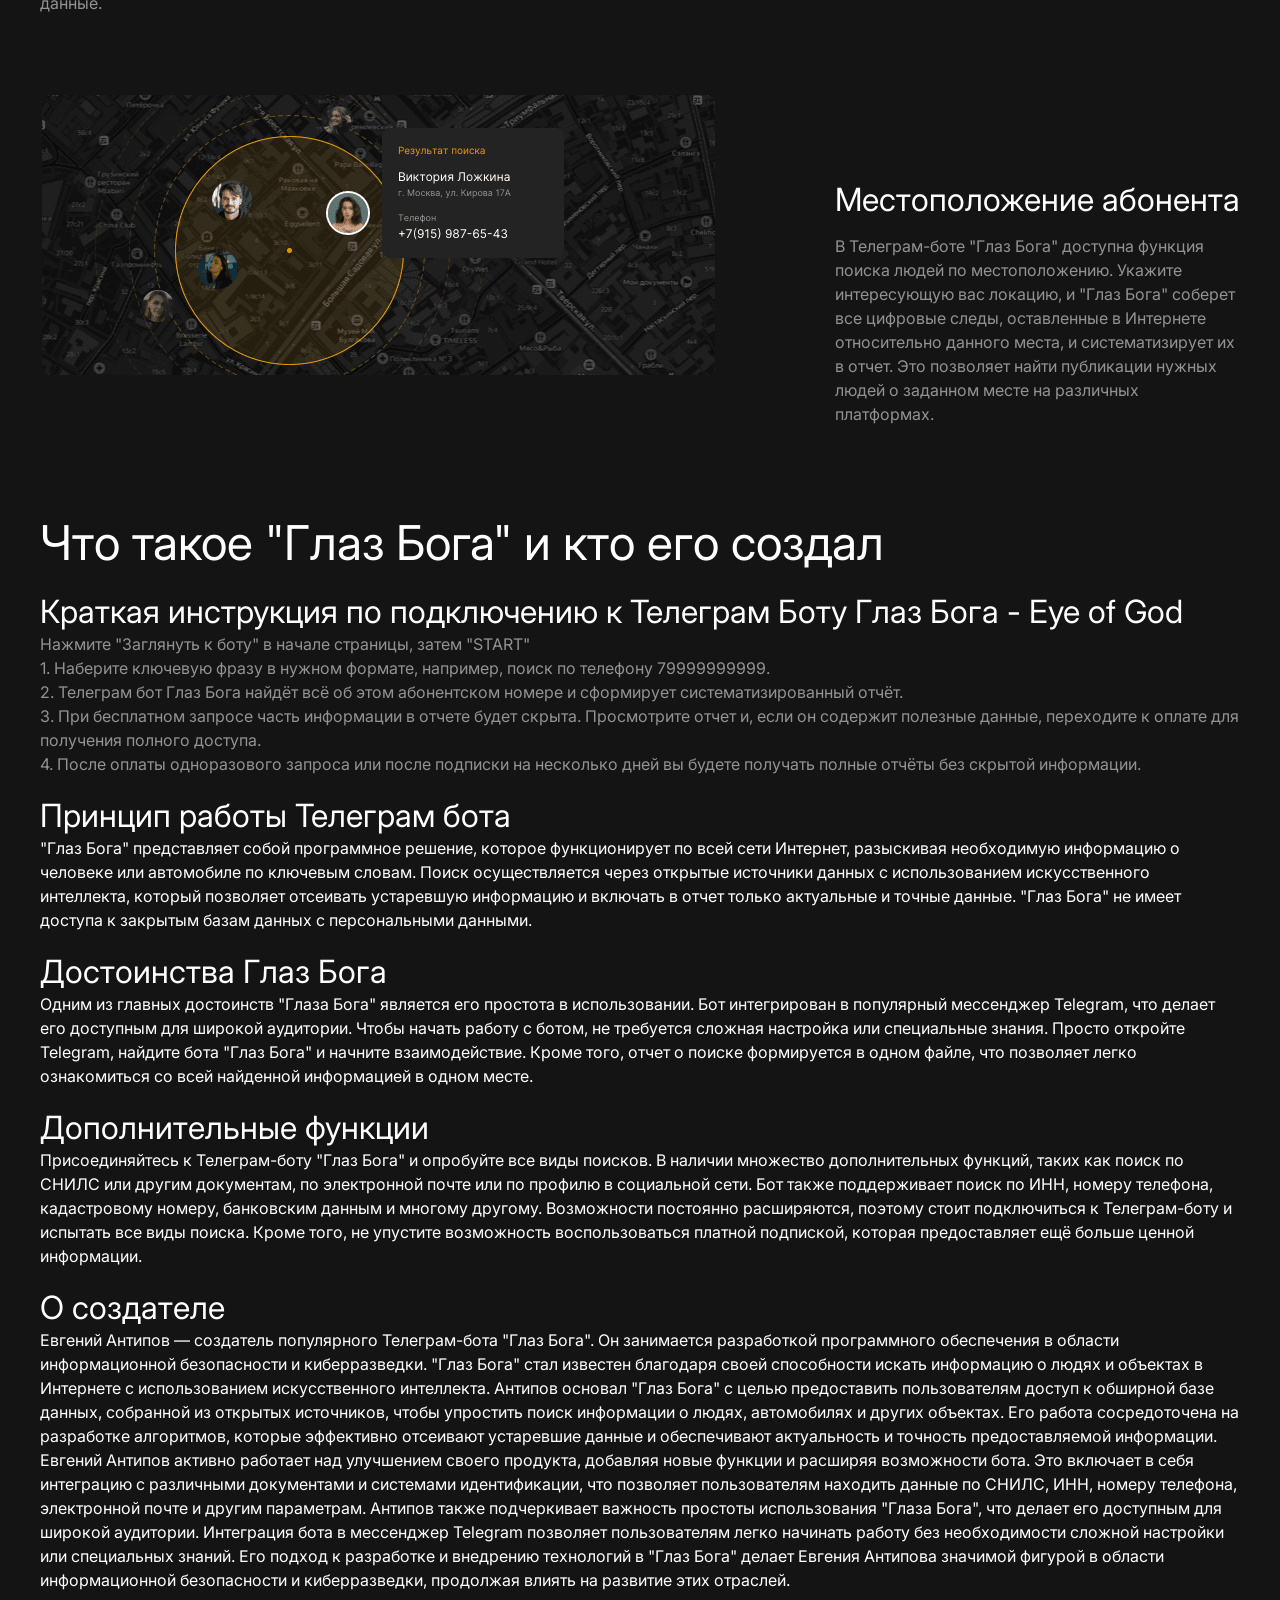
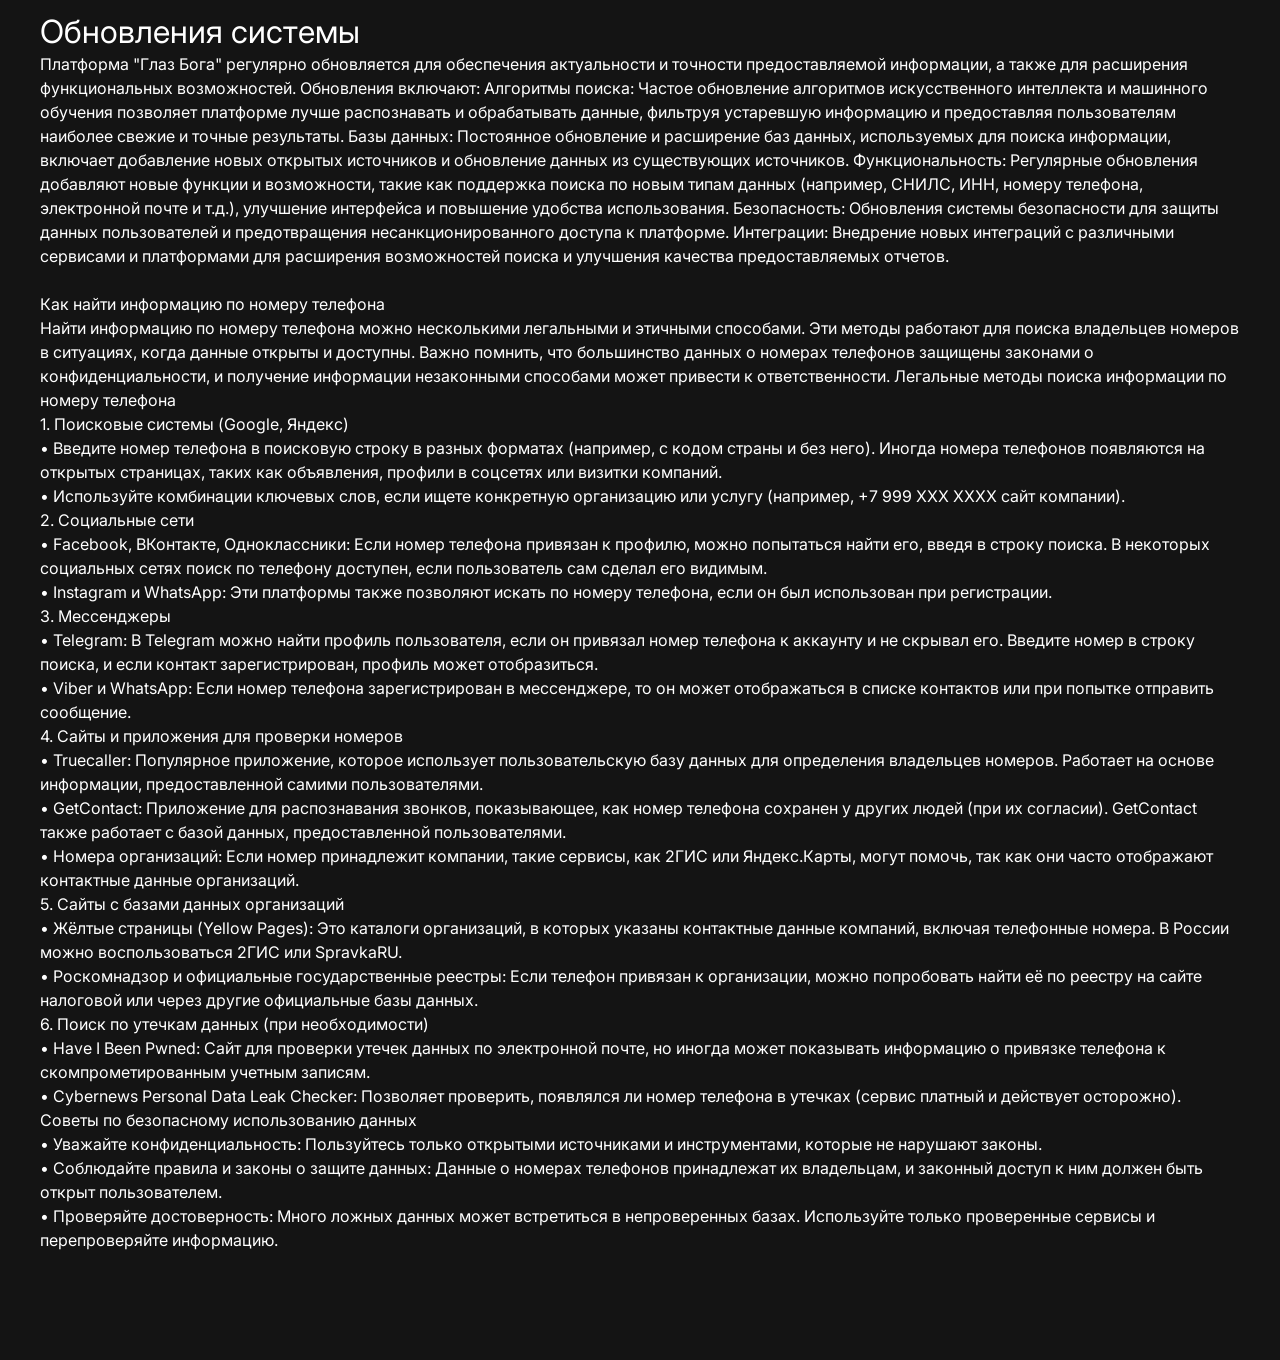
==== commit 41bb0c21: "Update index.html" ====
--- a/index.html
+++ b/index.html
@@ -14,11 +14,11 @@
 new Date().getTime(),event:'gtm.js'});var f=d.getElementsByTagName(s)[0],
 j=d.createElement(s),dl=l!='dataLayer'?'&l='+l:'';j.async=true;j.src=
 'https://www.googletagmanager.com/gtm.js?id='+i+dl;f.parentNode.insertBefore(j,f);
-})(window,document,'script','dataLayer','GTM-KPHC79HH');</script>
+})(window,document,'script','dataLayer','GTM-PKKNF6NS');</script>
 <!-- End Google Tag Manager -->
 
 <!-- Google Tag Manager (noscript) -->
-<noscript><iframe src="https://www.googletagmanager.com/ns.html?id=GTM-KPHC79HH"
+<noscript><iframe src="https://www.googletagmanager.com/ns.html?id=GTM-PKKNF6NS"
 height="0" width="0" style="display:none;visibility:hidden"></iframe></noscript>
 <!-- End Google Tag Manager (noscript) -->
 
